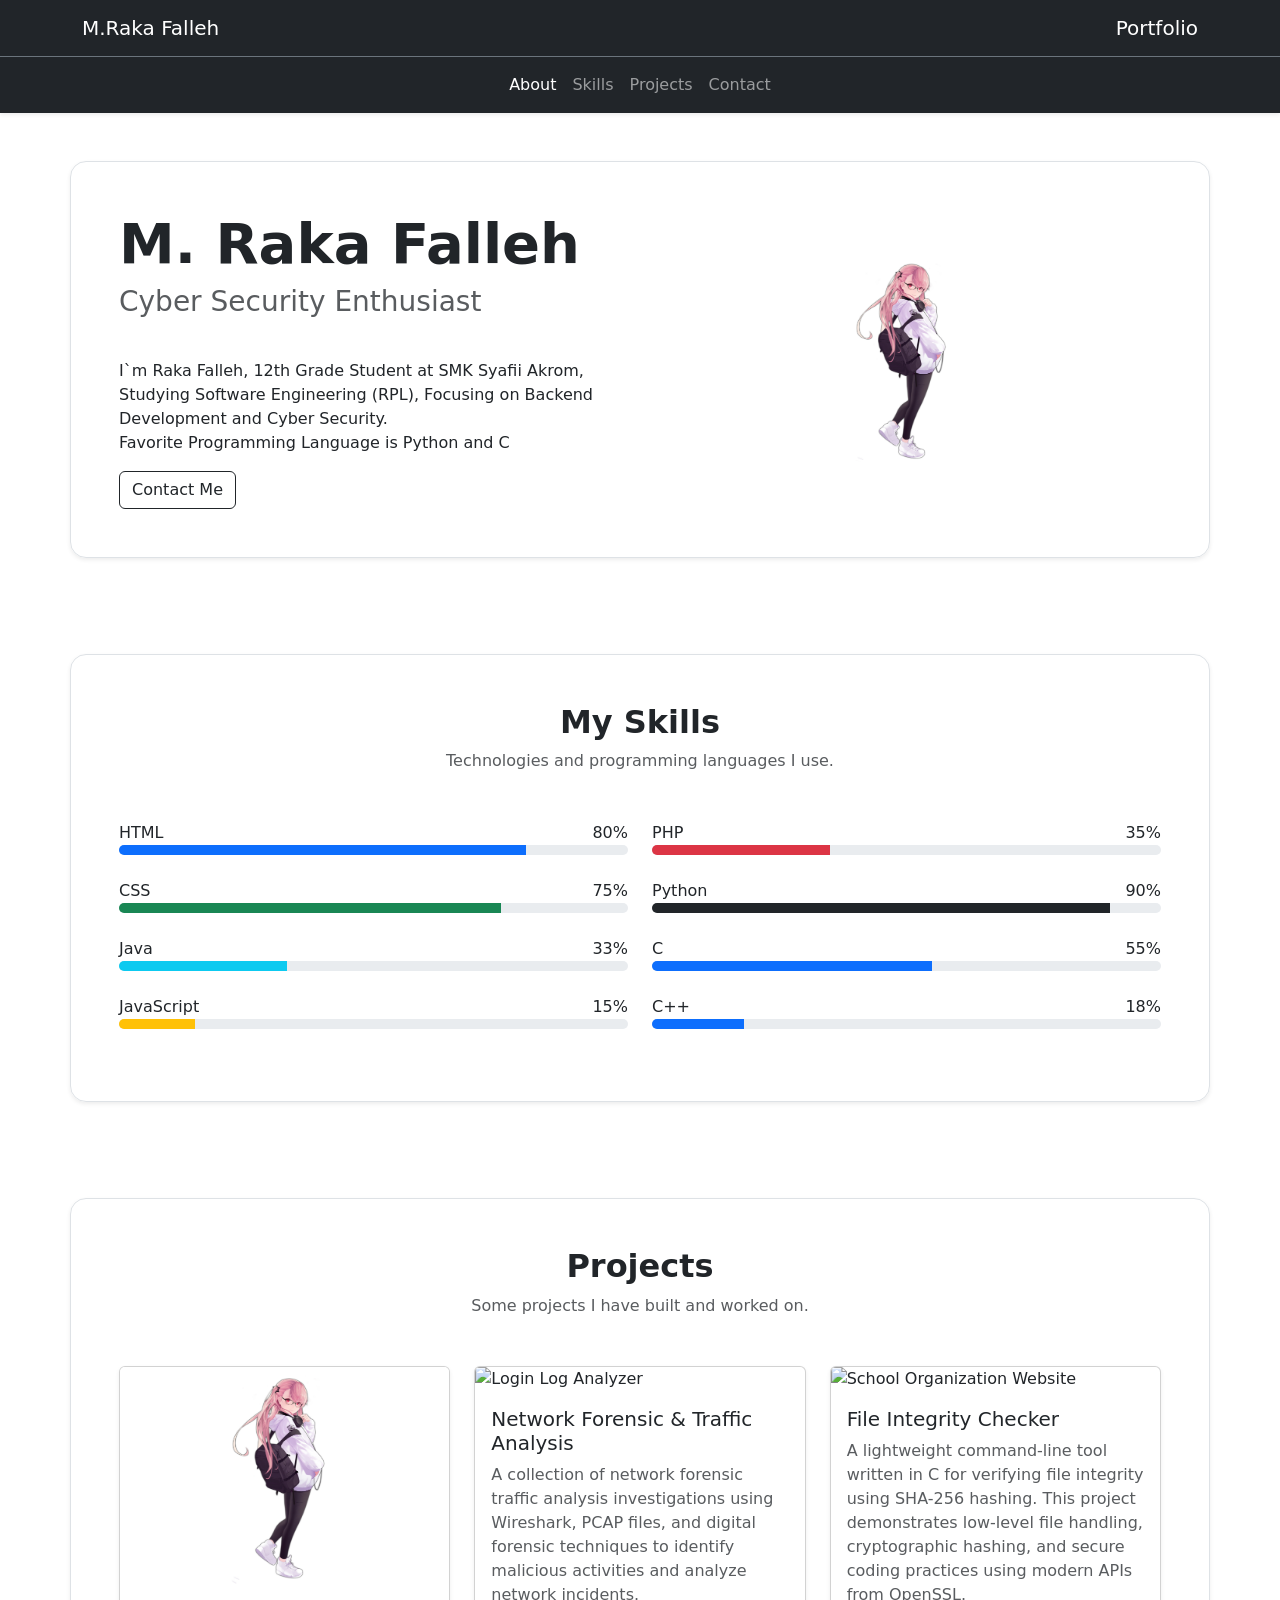
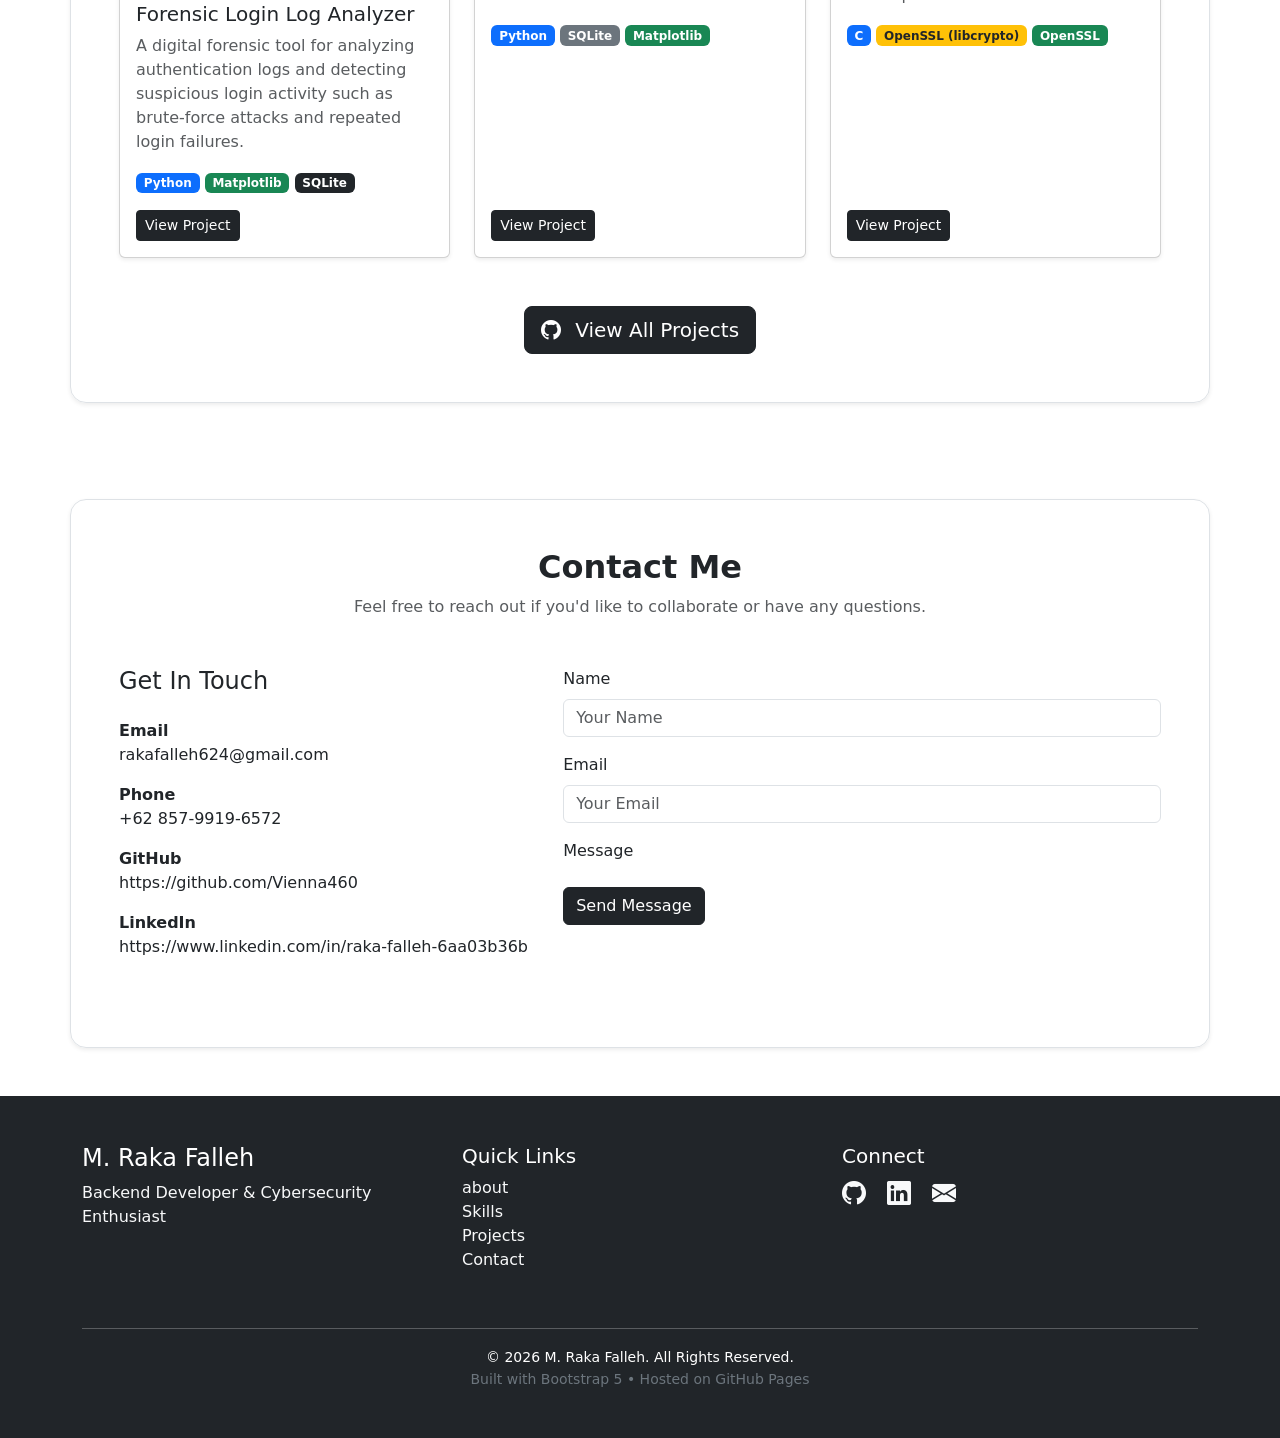
==== index.html @ 09b2fcdc "completed web no image tho" ====
<!DOCTYPE html>
<html lang="en">
<head>
    <meta charset="UTF-8">
    <meta name="viewport" content="width=device-width, initial-scale=1.0">
    <title>My Portfolio</title>
    <link rel="stylesheet" href="asset/css/bootstrap.min.css">
    <link rel="stylesheet" href="https://cdn.jsdelivr.net/npm/bootstrap-icons/font/bootstrap-icons.css">
</head>
<body>
<header>
    <nav class="navbar navbar-expand-lg navbar-dark bg-dark py-2  border-bottom border-secondary">
        <div class="container">
            <a class="navbar-brand" href="#">M.Raka Falleh</a>
            <a class="navbar-brand m-0" href="#">Portfolio</a>
        </div>
    </nav>


    <nav class="navbar navbar-expand-lg navbar-dark bg-dark py-2 shadow-sm">
        <div class="container">
            <div class="collapse navbar-collapse" id="mainNavbar">
                <ul class="navbar-nav mx-auto">
                    <li class="nav-item"><a class="nav-link active" href="#home">About</a></li>
                    <li class="nav-item"><a class="nav-link" href="#skills">Skills</a></li>
                    <li class="nav-item"><a class="nav-link" href="#projects">Projects</a></li>
                    <li class="nav-item"><a class="nav-link" href="#contact">Contact</a></li>
                </ul>
            </div>
        </div>
    </nav>
</header>

    <section id="home" class="py-5">
    <div class="container border rounded-4 shadow-sm p-5">
        <div class="row align-items-center">
            <div class="col-lg-6">
                <h1 class="display-4 fw-bold">M. Raka Falleh</h1>
                <h3 class="text-muted mb-3">Cyber Security Enthusiast</h3>
                <br>I`m Raka Falleh, 12th Grade Student at SMK Syafii Akrom, Studying Software Engineering (RPL), Focusing on Backend Development and Cyber Security. <br>Favorite Programming Language is Python and C</p>
                <a href="#contact" class="btn btn-outline-dark">Contact Me</a>
            </div>

            <div class="col-lg-6 text-center">
                <img src="asset/image/Negev.jpg"class="img-fluid rounded-circle"width="320"alt="Profile">
            </div>
        </div>
    </div>
    </section>

    <section id="skills" class="py-5 ">
    <div class="container border rounded-4 shadow-sm p-5">

        <div class="text-center mb-5">
            <h2 class="fw-bold">My Skills</h2>
            <p class="text-muted">
                Technologies and programming languages I use.
            </p>
        </div>

        <div class="row">

            <div class="col-lg-6">

                <div class="mb-4">
                    <div class="d-flex justify-content-between">
                        <span>HTML</span>
                        <span>80%</span>
                    </div>

                    <div class="progress" style="height:10px;">
                        <div class="progress-bar bg-primary"
                             role="progressbar"
                             style="width:80%">
                        </div>
                    </div>
                </div>

                <div class="mb-4">
                    <div class="d-flex justify-content-between">
                        <span>CSS</span>
                        <span>75%</span>
                    </div>

                    <div class="progress" style="height:10px;">
                        <div class="progress-bar bg-success"
                             style="width:75%">
                        </div>
                    </div>
                </div>

                <div class="mb-4">
                    <div class="d-flex justify-content-between">
                        <span>Java</span>
                        <span>33%</span>
                    </div>

                    <div class="progress" style="height:10px;">
                        <div class="progress-bar bg-info"
                             style="width:33%">
                        </div>
                    </div>
                </div>

                <div class="mb-4">
                    <div class="d-flex justify-content-between">
                        <span>JavaScript</span>
                        <span>15%</span>
                    </div>

                    <div class="progress" style="height:10px;">
                        <div class="progress-bar bg-warning"
                             style="width:15%">
                        </div>
                    </div>
                </div>

            </div>

            <div class="col-lg-6">

                <div class="mb-4">
                    <div class="d-flex justify-content-between">
                        <span>PHP</span>
                        <span>35%</span>
                    </div>

                    <div class="progress" style="height:10px;">
                        <div class="progress-bar bg-danger"
                             style="width:35%">
                        </div>
                    </div>
                </div>

                <div class="mb-4">
                    <div class="d-flex justify-content-between">
                        <span>Python</span>
                        <span>90%</span>
                    </div>

                    <div class="progress" style="height:10px;">
                        <div class="progress-bar bg-dark"
                             style="width:90%">
                        </div>
                    </div>
                </div>

                <div class="mb-4">
                    <div class="d-flex justify-content-between">
                        <span>C</span>
                        <span>55%</span>
                    </div>

                    <div class="progress" style="height:10px;">
                        <div class="progress-bar"
                             style="width:55%">
                        </div>
                    </div>
                </div>
                <div class="mb-4">
                    <div class="d-flex justify-content-between">
                        <span>C++</span>
                        <span>18%</span>
                    </div>

                    <div class="progress" style="height:10px;">
                        <div class="progress-bar"
                             style="width:18%">
                        </div>
                    </div>
                </div>
            </div>
        </div>
    </div>
    </section>

      <section id="projects" class="py-5 ">
    <div class="container border rounded-4 shadow-sm p-5">

        <div class="text-center mb-5">
            <h2 class="fw-bold">Projects</h2>
            <p class="text-muted">
                Some projects I have built and worked on.
            </p>
        </div>

        <div class="row g-4">

            <div class="col-md-6 col-lg-4">
                <div class="card h-100 shadow-sm">
                    <img src="asset/image/Negev.jpg"
                         class="card-img-top"
                         alt="Telegram Auto Order SaaS">

                    <div class="card-body d-flex flex-column">
                        <h5 class="card-title">
                            Forensic Login Log Analyzer
                        </h5>

                        <p class="card-text text-muted">
                            A digital forensic tool for analyzing authentication logs and detecting suspicious login activity such as brute-force attacks and repeated login failures.
                        </p>

                        <div class="mb-3">
                            <span class="badge bg-primary">Python</span>
                            <span class="badge bg-success">Matplotlib</span>
                            <span class="badge bg-dark">SQLite</span>
                        </div>

                        <div class="mt-auto">
                            <a href="https://github.com/Vienna460/forensic-login-log-analyzer" class="btn btn-dark btn-sm">
                                View Project
                            </a>
                        </div>
                    </div>
                </div>
            </div>

            <div class="col-md-6 col-lg-4">
                <div class="card h-100 shadow-sm">
                    <img src="img/log-analyzer.jpg"
                         class="card-img-top"
                         alt="Login Log Analyzer">

                    <div class="card-body d-flex flex-column">
                        <h5 class="card-title">
                            Network Forensic & Traffic Analysis
                        </h5>

                        <p class="card-text text-muted">
                            A collection of network forensic traffic analysis investigations using Wireshark, PCAP files, and digital forensic techniques to identify malicious activities and analyze network incidents.
                        </p>

                        <div class="mb-3">
                            <span class="badge bg-primary">Python</span>
                            <span class="badge bg-secondary">SQLite</span>
                            <span class="badge bg-success">Matplotlib</span>
                        </div>

                        <div class="mt-auto">
                            <a href="https://github.com/Vienna460/Network-Forensic-Traffic-Analysis" class="btn btn-dark btn-sm">
                                View Project
                            </a>
                        </div>
                    </div>
                </div>
            </div>

            <div class="col-md-6 col-lg-4">
                <div class="card h-100 shadow-sm">
                    <img src="img/org-website.jpg"
                         class="card-img-top"
                         alt="School Organization Website">

                    <div class="card-body d-flex flex-column">
                        <h5 class="card-title">
                            File Integrity Checker
                        </h5>

                        <p class="card-text text-muted">
                            A lightweight command-line tool written in C for verifying file integrity using SHA-256 hashing. This project demonstrates low-level file handling, cryptographic hashing, and secure coding practices using modern APIs from OpenSSL.
                        </p>

                        <div class="mb-3">
                            <span class="badge bg-primary">C</span>
                            <span class="badge bg-warning text-dark">OpenSSL (libcrypto)</span>
                            <span class="badge bg-success">OpenSSL</span>
                        </div>

                        <div class="mt-auto">
                            <a href="https://github.com/Vienna460/File-Integrity-Checker" class="btn btn-dark btn-sm">
                                View Project
                            </a>
                        </div>
                    </div>
                </div>
            </div>
        </div>
            <div class="text-center mt-5">
                <a href="https://github.com/Vienna460?tab=repositories "target="_blank" class="btn btn-dark btn-lg">
                <i class="bi bi-github me-2"></i>
                View All Projects
            </a>
        </div>
    </div>
</section>
    
<section id="contact" class="py-5">
    <div class="container border rounded-4 shadow-sm p-5">

        <div class="text-center mb-5">
            <h2 class="fw-bold">Contact Me</h2>
            <p class="text-muted">
                Feel free to reach out if you'd like to collaborate or have any questions.
            </p>
        </div>
        <div class="row">
            <div class="col-lg-5 mb-4">
                <h4 class="mb-4">Get In Touch</h4>
                <p>
                    <strong>Email</strong><br>rakafalleh624@gmail.com
                </p>
                <p>
                    <strong>Phone</strong><br>+62 857-9919-6572
                </p>
                <p>
                    <strong>GitHub</strong><br>https://github.com/Vienna460
                </p>
                <p>
                    <strong>LinkedIn</strong><br>https://www.linkedin.com/in/raka-falleh-6aa03b36b
                </p>
            </div>
            <div class="col-lg-7">
                <form action="https://formspree.io/f/xbdnprlr" method="POST">
                    <div class="mb-3">
                        <label class="form-label">Name</label>
                        <input type="text" class="form-control" placeholder="Your Name">
                    </div>
                    <div class="mb-3">
                        <label class="form-label">Email</label>
                        <input type="email" class="form-control" placeholder="Your Email">
                    </div>
                    <div class="mb-3">
                        <label class="form-label">Message</label>
                        <textareaclass="form-control" rows="5" placeholder="Write your message"></textareaclass=>
                    </div>
                    <button class="btn btn-dark" type="submit">Send Message</button>
                </form>
            </div>
        </div>
    </div>
</section>

<footer class="bg-dark text-white py-5">
    <div class="container">
        <div class="row">
            <div class="col-lg-4 mb-4">
                <h4>M. Raka Falleh</h4>
                <p class="text-light">
                    Backend Developer & Cybersecurity Enthusiast
                </p>
            </div>
            <div class="col-lg-4 mb-4">
                <h5>Quick Links</h5>
                <ul class="list-unstyled">
                    <li><a href="#home" class="text-decoration-none text-light">about</a></li>
                    <li><a href="#skills" class="text-decoration-none text-light">Skills</a></li>
                    <li><a href="#projects" class="text-decoration-none text-light">Projects</a></li>
                    <li><a href="#contact" class="text-decoration-none text-light">Contact</a></li>
                </ul>
            </div>
            <div class="col-lg-4 mb-4">
                <h5>Connect</h5>
                <a href="https://github.com/Vienna460"target="_blank"class="text-light fs-4 me-3"><i class="bi bi-github"></i></a>
                <a href="https://www.linkedin.com/in/raka-falleh-6aa03b36b" target="_blank" class="text-light fs-4 me-3"><i class="bi bi-linkedin"></i></a>
                <a href="mailto:rakafalleh624@gmail.com" class="text-light fs-4"><i class="bi bi-envelope-fill"></i></a>
            </div>
        </div>
        <hr>
        <div class="text-center">
            <small>&copy; 2026 M. Raka Falleh. All Rights Reserved.</small>
            <p class="small text-secondary mb-0">Built with Bootstrap 5 • Hosted on GitHub Pages</p>
        </div>
    </div>
</footer>
    <script src="asset/js/bootstrap.bundle.min.js"></script>
</body>
</html>
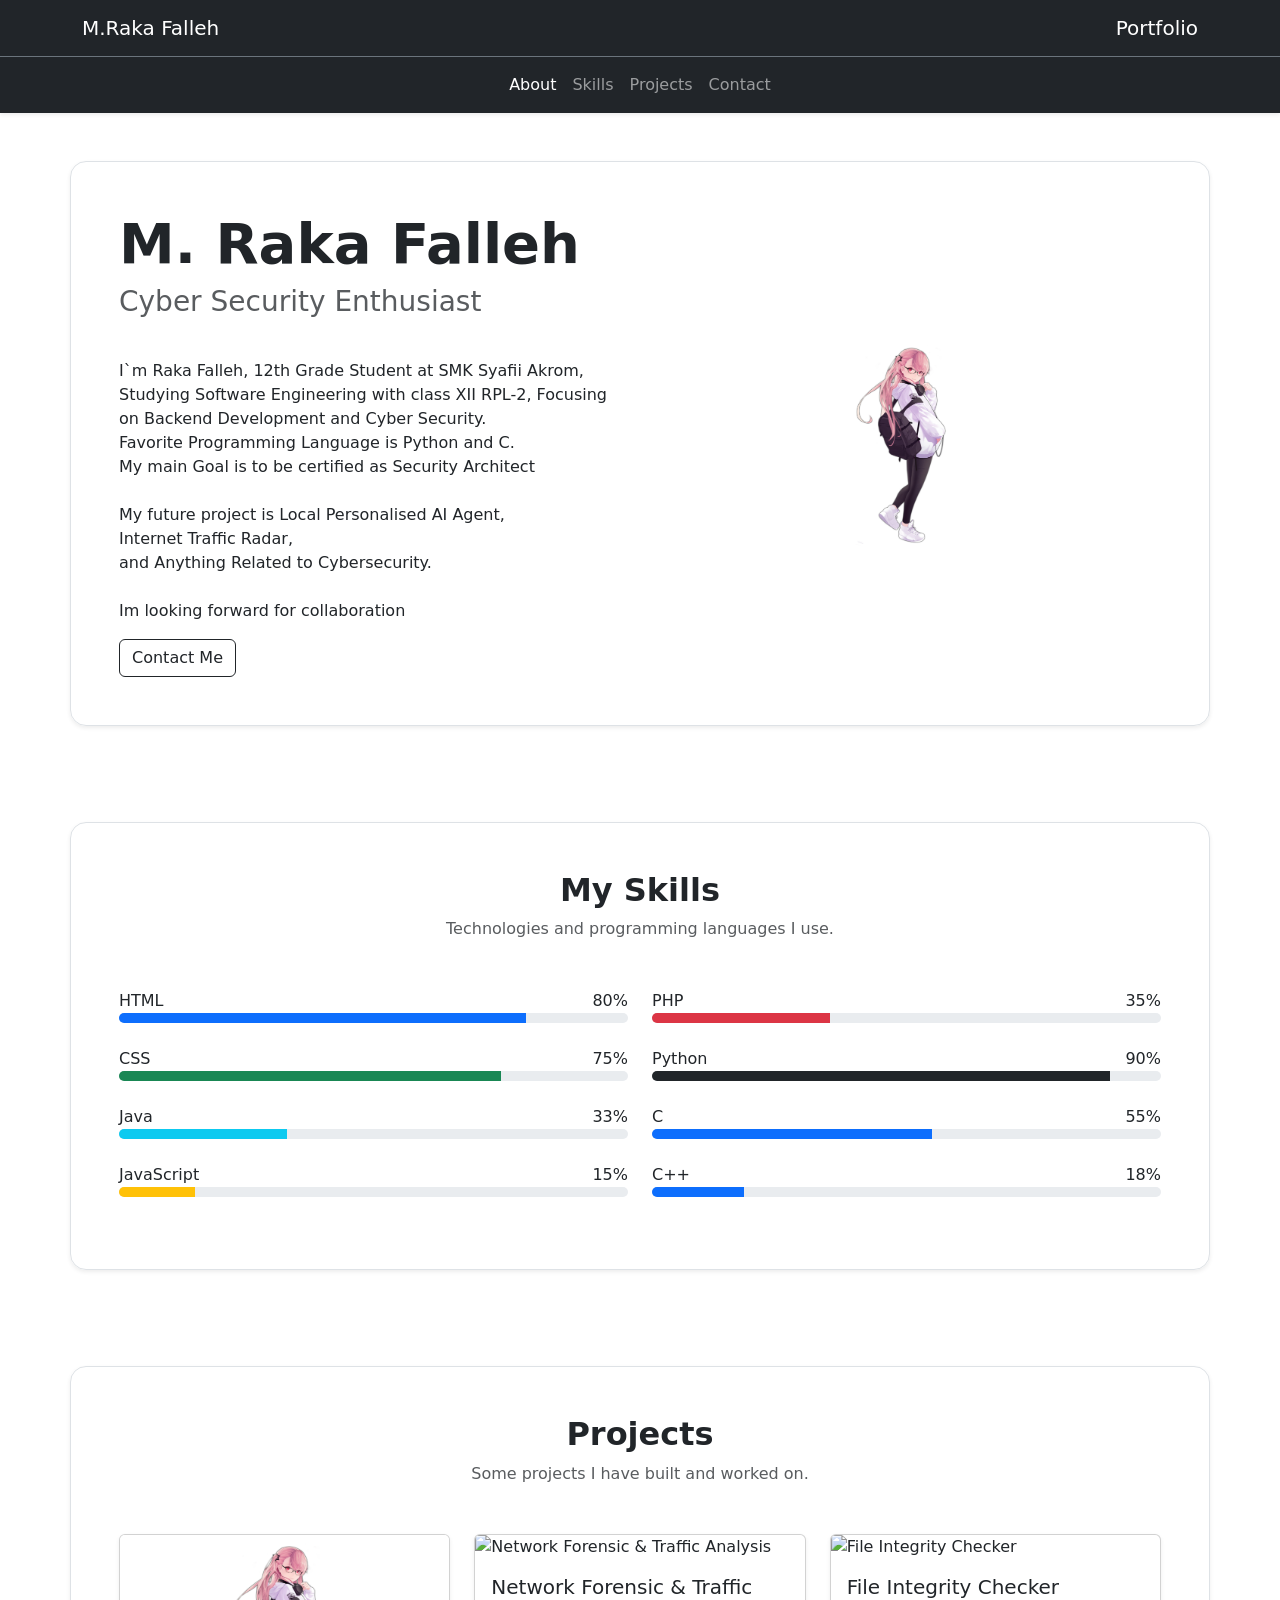
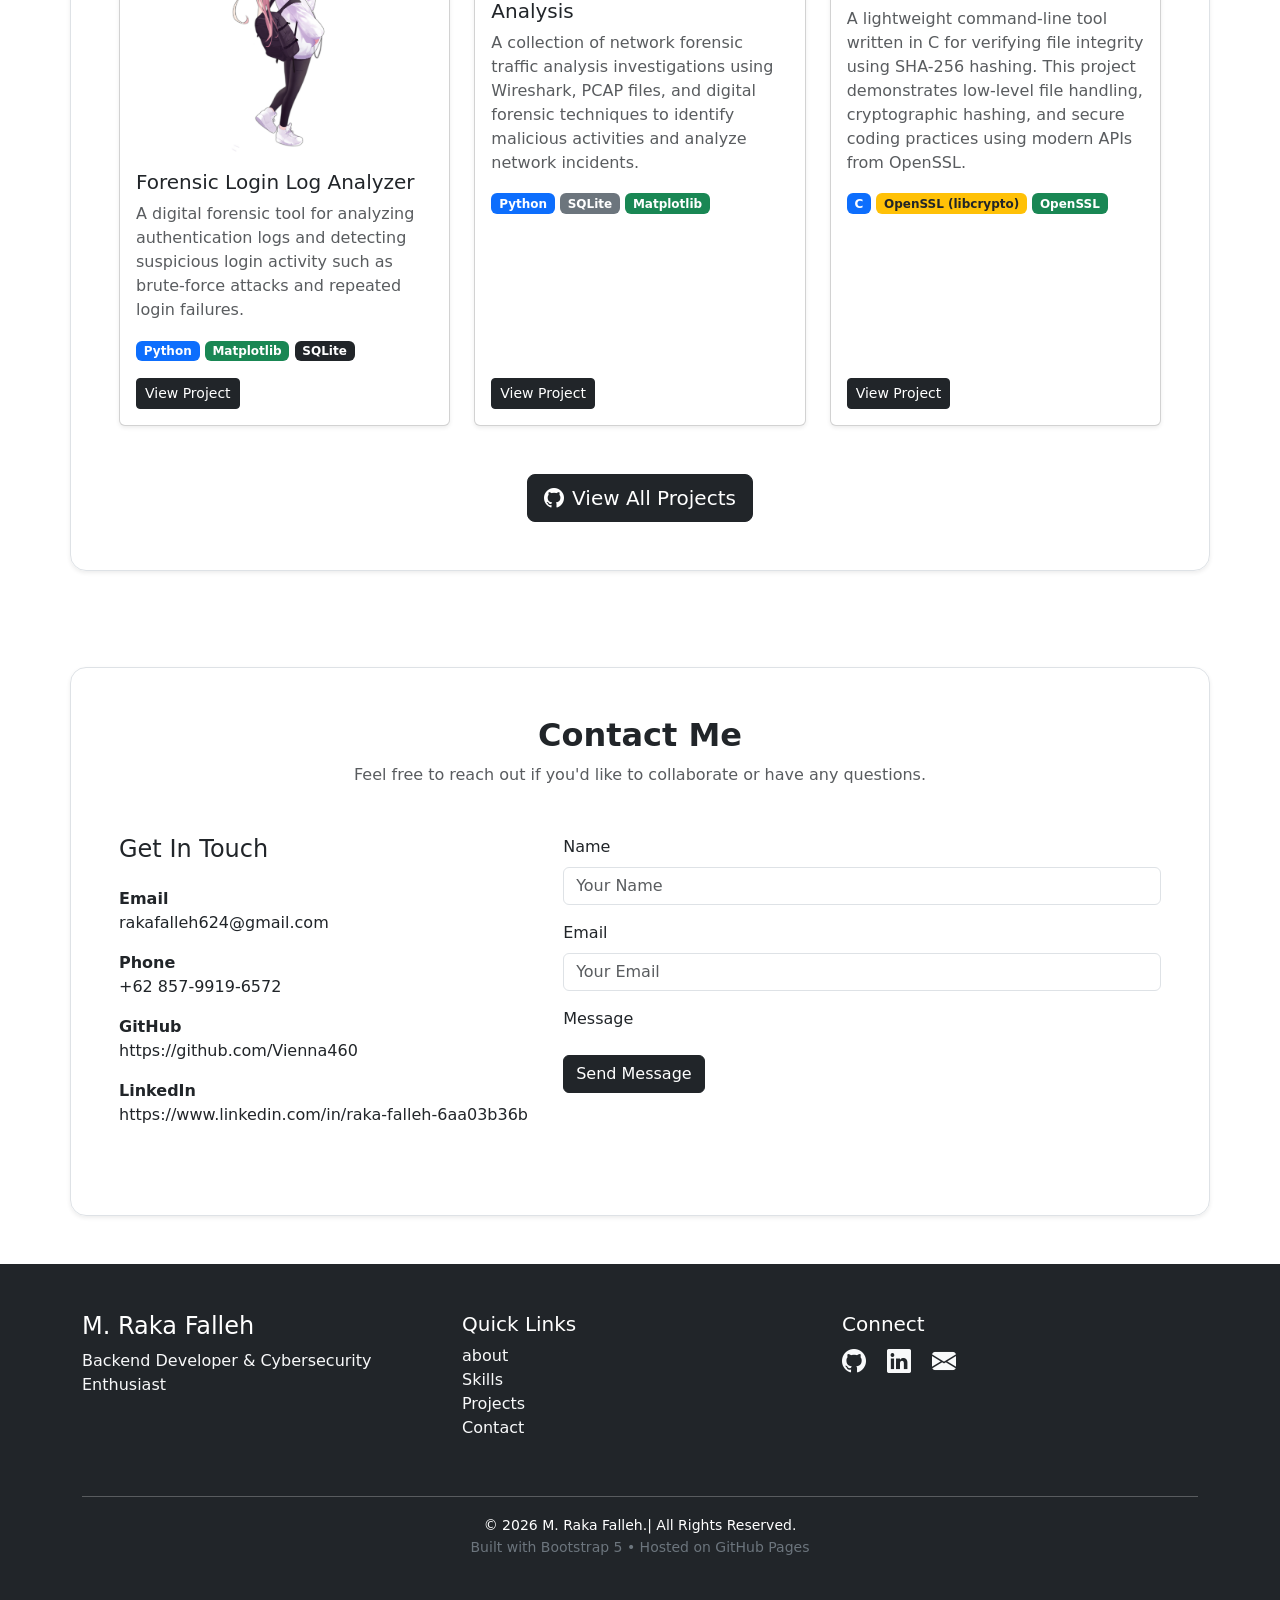
==== commit a0b166dc: "edit some information" ====
--- a/index.html
+++ b/index.html
@@ -18,8 +18,9 @@
 
 
     <nav class="navbar navbar-expand-lg navbar-dark bg-dark py-2 shadow-sm">
+        <button class="navbar-toggler mx-auto" type="button" data-bs-toggle="collapse" data-bs-target="#mainNavbar" aria-controls="mainNavbar" aria-expanded="false" aria-label="Toggle navigation"><span class="navbar-toggler-icon"></span></button>
         <div class="container">
-            <div class="collapse navbar-collapse" id="mainNavbar">
+            <div class="collapse navbar-collapse text-center" id="mainNavbar">
                 <ul class="navbar-nav mx-auto">
                     <li class="nav-item"><a class="nav-link active" href="#home">About</a></li>
                     <li class="nav-item"><a class="nav-link" href="#skills">Skills</a></li>
@@ -34,14 +35,14 @@
     <section id="home" class="py-5">
     <div class="container border rounded-4 shadow-sm p-5">
         <div class="row align-items-center">
-            <div class="col-lg-6">
+            <div class="col-lg-6  order-2 order-lg-1">
                 <h1 class="display-4 fw-bold">M. Raka Falleh</h1>
                 <h3 class="text-muted mb-3">Cyber Security Enthusiast</h3>
-                <br>I`m Raka Falleh, 12th Grade Student at SMK Syafii Akrom, Studying Software Engineering (RPL), Focusing on Backend Development and Cyber Security. <br>Favorite Programming Language is Python and C</p>
+                <br>I`m Raka Falleh, 12th Grade Student at SMK Syafii Akrom, Studying Software Engineering with class XII RPL-2, Focusing on Backend Development and Cyber Security. <br>Favorite Programming Language is Python and C. <br>My main Goal is to be certified as Security Architect<br><br> My future project is Local Personalised AI Agent, <br>Internet Traffic Radar, <br> and Anything Related to Cybersecurity. <br><br>Im looking forward for collaboration</p>
                 <a href="#contact" class="btn btn-outline-dark">Contact Me</a>
             </div>
 
-            <div class="col-lg-6 text-center">
+            <div class="col-lg-6 text-center order-1 order-lg-2 mb-4 mb-lg-0">
                 <img src="asset/image/Negev.jpg"class="img-fluid rounded-circle"width="320"alt="Profile">
             </div>
         </div>
@@ -53,21 +54,16 @@
 
         <div class="text-center mb-5">
             <h2 class="fw-bold">My Skills</h2>
-            <p class="text-muted">
-                Technologies and programming languages I use.
-            </p>
+            <p class="text-muted">Technologies and programming languages I use.</p>
         </div>
 
         <div class="row">
-
             <div class="col-lg-6">
-
                 <div class="mb-4">
                     <div class="d-flex justify-content-between">
                         <span>HTML</span>
                         <span>80%</span>
                     </div>
-
                     <div class="progress" style="height:10px;">
                         <div class="progress-bar bg-primary"
                              role="progressbar"
@@ -81,7 +77,6 @@
                         <span>CSS</span>
                         <span>75%</span>
                     </div>
-
                     <div class="progress" style="height:10px;">
                         <div class="progress-bar bg-success"
                              style="width:75%">
@@ -94,7 +89,6 @@
                         <span>Java</span>
                         <span>33%</span>
                     </div>
-
                     <div class="progress" style="height:10px;">
                         <div class="progress-bar bg-info"
                              style="width:33%">
@@ -107,7 +101,6 @@
                         <span>JavaScript</span>
                         <span>15%</span>
                     </div>
-
                     <div class="progress" style="height:10px;">
                         <div class="progress-bar bg-warning"
                              style="width:15%">
@@ -124,7 +117,6 @@
                         <span>PHP</span>
                         <span>35%</span>
                     </div>
-
                     <div class="progress" style="height:10px;">
                         <div class="progress-bar bg-danger"
                              style="width:35%">
@@ -137,11 +129,8 @@
                         <span>Python</span>
                         <span>90%</span>
                     </div>
-
-                    <div class="progress" style="height:10px;">
-                        <div class="progress-bar bg-dark"
-                             style="width:90%">
-                        </div>
+                    <div class="progress" style="height:10px;">
+                        <div class="progress-bar bg-dark"style="width:90%"></div>
                     </div>
                 </div>
 
@@ -150,23 +139,18 @@
                         <span>C</span>
                         <span>55%</span>
                     </div>
-
-                    <div class="progress" style="height:10px;">
-                        <div class="progress-bar"
-                             style="width:55%">
-                        </div>
-                    </div>
-                </div>
+                    <div class="progress" style="height:10px;">
+                        <div class="progress-bar"style="width:55%"></div>
+                    </div>
+                </div>
+
                 <div class="mb-4">
                     <div class="d-flex justify-content-between">
                         <span>C++</span>
                         <span>18%</span>
                     </div>
-
-                    <div class="progress" style="height:10px;">
-                        <div class="progress-bar"
-                             style="width:18%">
-                        </div>
+                    <div class="progress" style="height:10px;">
+                        <div class="progress-bar"style="width:18%"></div>
                     </div>
                 </div>
             </div>
@@ -176,41 +160,26 @@
 
       <section id="projects" class="py-5 ">
     <div class="container border rounded-4 shadow-sm p-5">
-
         <div class="text-center mb-5">
             <h2 class="fw-bold">Projects</h2>
-            <p class="text-muted">
-                Some projects I have built and worked on.
-            </p>
+            <p class="text-muted">Some projects I have built and worked on.</p>
         </div>
 
         <div class="row g-4">
 
             <div class="col-md-6 col-lg-4">
                 <div class="card h-100 shadow-sm">
-                    <img src="asset/image/Negev.jpg"
-                         class="card-img-top"
-                         alt="Telegram Auto Order SaaS">
-
+                    <img src="asset/image/Negev.jpg" class="card-img-top" alt="Forensic Login Log Analyzer">
                     <div class="card-body d-flex flex-column">
-                        <h5 class="card-title">
-                            Forensic Login Log Analyzer
-                        </h5>
-
-                        <p class="card-text text-muted">
-                            A digital forensic tool for analyzing authentication logs and detecting suspicious login activity such as brute-force attacks and repeated login failures.
-                        </p>
-
+                        <h5 class="card-title">Forensic Login Log Analyzer</h5>
+                        <p class="card-text text-muted">A digital forensic tool for analyzing authentication logs and detecting suspicious login activity such as brute-force attacks and repeated login failures.</p>
                         <div class="mb-3">
                             <span class="badge bg-primary">Python</span>
                             <span class="badge bg-success">Matplotlib</span>
                             <span class="badge bg-dark">SQLite</span>
                         </div>
-
                         <div class="mt-auto">
-                            <a href="https://github.com/Vienna460/forensic-login-log-analyzer" class="btn btn-dark btn-sm">
-                                View Project
-                            </a>
+                            <a href="https://github.com/Vienna460/forensic-login-log-analyzer" class="btn btn-dark btn-sm">View Project</a>
                         </div>
                     </div>
                 </div>
@@ -218,29 +187,17 @@
 
             <div class="col-md-6 col-lg-4">
                 <div class="card h-100 shadow-sm">
-                    <img src="img/log-analyzer.jpg"
-                         class="card-img-top"
-                         alt="Login Log Analyzer">
-
+                    <img src="img/log-analyzer.jpg" class="card-img-top" alt="Network Forensic & Traffic Analysis">
                     <div class="card-body d-flex flex-column">
-                        <h5 class="card-title">
-                            Network Forensic & Traffic Analysis
-                        </h5>
-
-                        <p class="card-text text-muted">
-                            A collection of network forensic traffic analysis investigations using Wireshark, PCAP files, and digital forensic techniques to identify malicious activities and analyze network incidents.
-                        </p>
-
+                        <h5 class="card-title">Network Forensic & Traffic Analysis</h5>
+                        <p class="card-text text-muted">A collection of network forensic traffic analysis investigations using Wireshark, PCAP files, and digital forensic techniques to identify malicious activities and analyze network incidents.</p>
                         <div class="mb-3">
                             <span class="badge bg-primary">Python</span>
                             <span class="badge bg-secondary">SQLite</span>
                             <span class="badge bg-success">Matplotlib</span>
                         </div>
-
                         <div class="mt-auto">
-                            <a href="https://github.com/Vienna460/Network-Forensic-Traffic-Analysis" class="btn btn-dark btn-sm">
-                                View Project
-                            </a>
+                            <a href="https://github.com/Vienna460/Network-Forensic-Traffic-Analysis" class="btn btn-dark btn-sm">View Project</a>
                         </div>
                     </div>
                 </div>
@@ -248,39 +205,25 @@
 
             <div class="col-md-6 col-lg-4">
                 <div class="card h-100 shadow-sm">
-                    <img src="img/org-website.jpg"
-                         class="card-img-top"
-                         alt="School Organization Website">
+                    <img src="img/org-website.jpg" class="card-img-top" alt="File Integrity Checker">
 
                     <div class="card-body d-flex flex-column">
-                        <h5 class="card-title">
-                            File Integrity Checker
-                        </h5>
-
-                        <p class="card-text text-muted">
-                            A lightweight command-line tool written in C for verifying file integrity using SHA-256 hashing. This project demonstrates low-level file handling, cryptographic hashing, and secure coding practices using modern APIs from OpenSSL.
-                        </p>
-
+                        <h5 class="card-title">File Integrity Checker</h5>
+                        <p class="card-text text-muted">A lightweight command-line tool written in C for verifying file integrity using SHA-256 hashing. This project demonstrates low-level file handling, cryptographic hashing, and secure coding practices using modern APIs from OpenSSL.</p>
                         <div class="mb-3">
                             <span class="badge bg-primary">C</span>
                             <span class="badge bg-warning text-dark">OpenSSL (libcrypto)</span>
                             <span class="badge bg-success">OpenSSL</span>
                         </div>
-
                         <div class="mt-auto">
-                            <a href="https://github.com/Vienna460/File-Integrity-Checker" class="btn btn-dark btn-sm">
-                                View Project
-                            </a>
+                            <a href="https://github.com/Vienna460/File-Integrity-Checker" class="btn btn-dark btn-sm">View Project</a>
                         </div>
                     </div>
                 </div>
             </div>
         </div>
             <div class="text-center mt-5">
-                <a href="https://github.com/Vienna460?tab=repositories "target="_blank" class="btn btn-dark btn-lg">
-                <i class="bi bi-github me-2"></i>
-                View All Projects
-            </a>
+                <a href="https://github.com/Vienna460?tab=repositories "target="_blank" class="btn btn-dark btn-lg"><i class="bi bi-github me-2"></i>View All Projects</a>
         </div>
     </div>
 </section>
@@ -290,25 +233,15 @@
 
         <div class="text-center mb-5">
             <h2 class="fw-bold">Contact Me</h2>
-            <p class="text-muted">
-                Feel free to reach out if you'd like to collaborate or have any questions.
-            </p>
+            <p class="text-muted">Feel free to reach out if you'd like to collaborate or have any questions.</p>
         </div>
         <div class="row">
             <div class="col-lg-5 mb-4">
                 <h4 class="mb-4">Get In Touch</h4>
-                <p>
-                    <strong>Email</strong><br>rakafalleh624@gmail.com
-                </p>
-                <p>
-                    <strong>Phone</strong><br>+62 857-9919-6572
-                </p>
-                <p>
-                    <strong>GitHub</strong><br>https://github.com/Vienna460
-                </p>
-                <p>
-                    <strong>LinkedIn</strong><br>https://www.linkedin.com/in/raka-falleh-6aa03b36b
-                </p>
+                <p><strong>Email</strong><br>rakafalleh624@gmail.com</p>
+                <p><strong>Phone</strong><br>+62 857-9919-6572</p>
+                <p><strong>GitHub</strong><br>https://github.com/Vienna460</p>
+                <p><strong>LinkedIn</strong><br>https://www.linkedin.com/in/raka-falleh-6aa03b36b</p>
             </div>
             <div class="col-lg-7">
                 <form action="https://formspree.io/f/xbdnprlr" method="POST">
@@ -336,9 +269,7 @@
         <div class="row">
             <div class="col-lg-4 mb-4">
                 <h4>M. Raka Falleh</h4>
-                <p class="text-light">
-                    Backend Developer & Cybersecurity Enthusiast
-                </p>
+                <p class="text-light">Backend Developer & Cybersecurity Enthusiast</p>
             </div>
             <div class="col-lg-4 mb-4">
                 <h5>Quick Links</h5>
@@ -358,7 +289,7 @@
         </div>
         <hr>
         <div class="text-center">
-            <small>&copy; 2026 M. Raka Falleh. All Rights Reserved.</small>
+            <small>&copy; 2026 M. Raka Falleh.| All Rights Reserved.</small>
             <p class="small text-secondary mb-0">Built with Bootstrap 5 • Hosted on GitHub Pages</p>
         </div>
     </div>
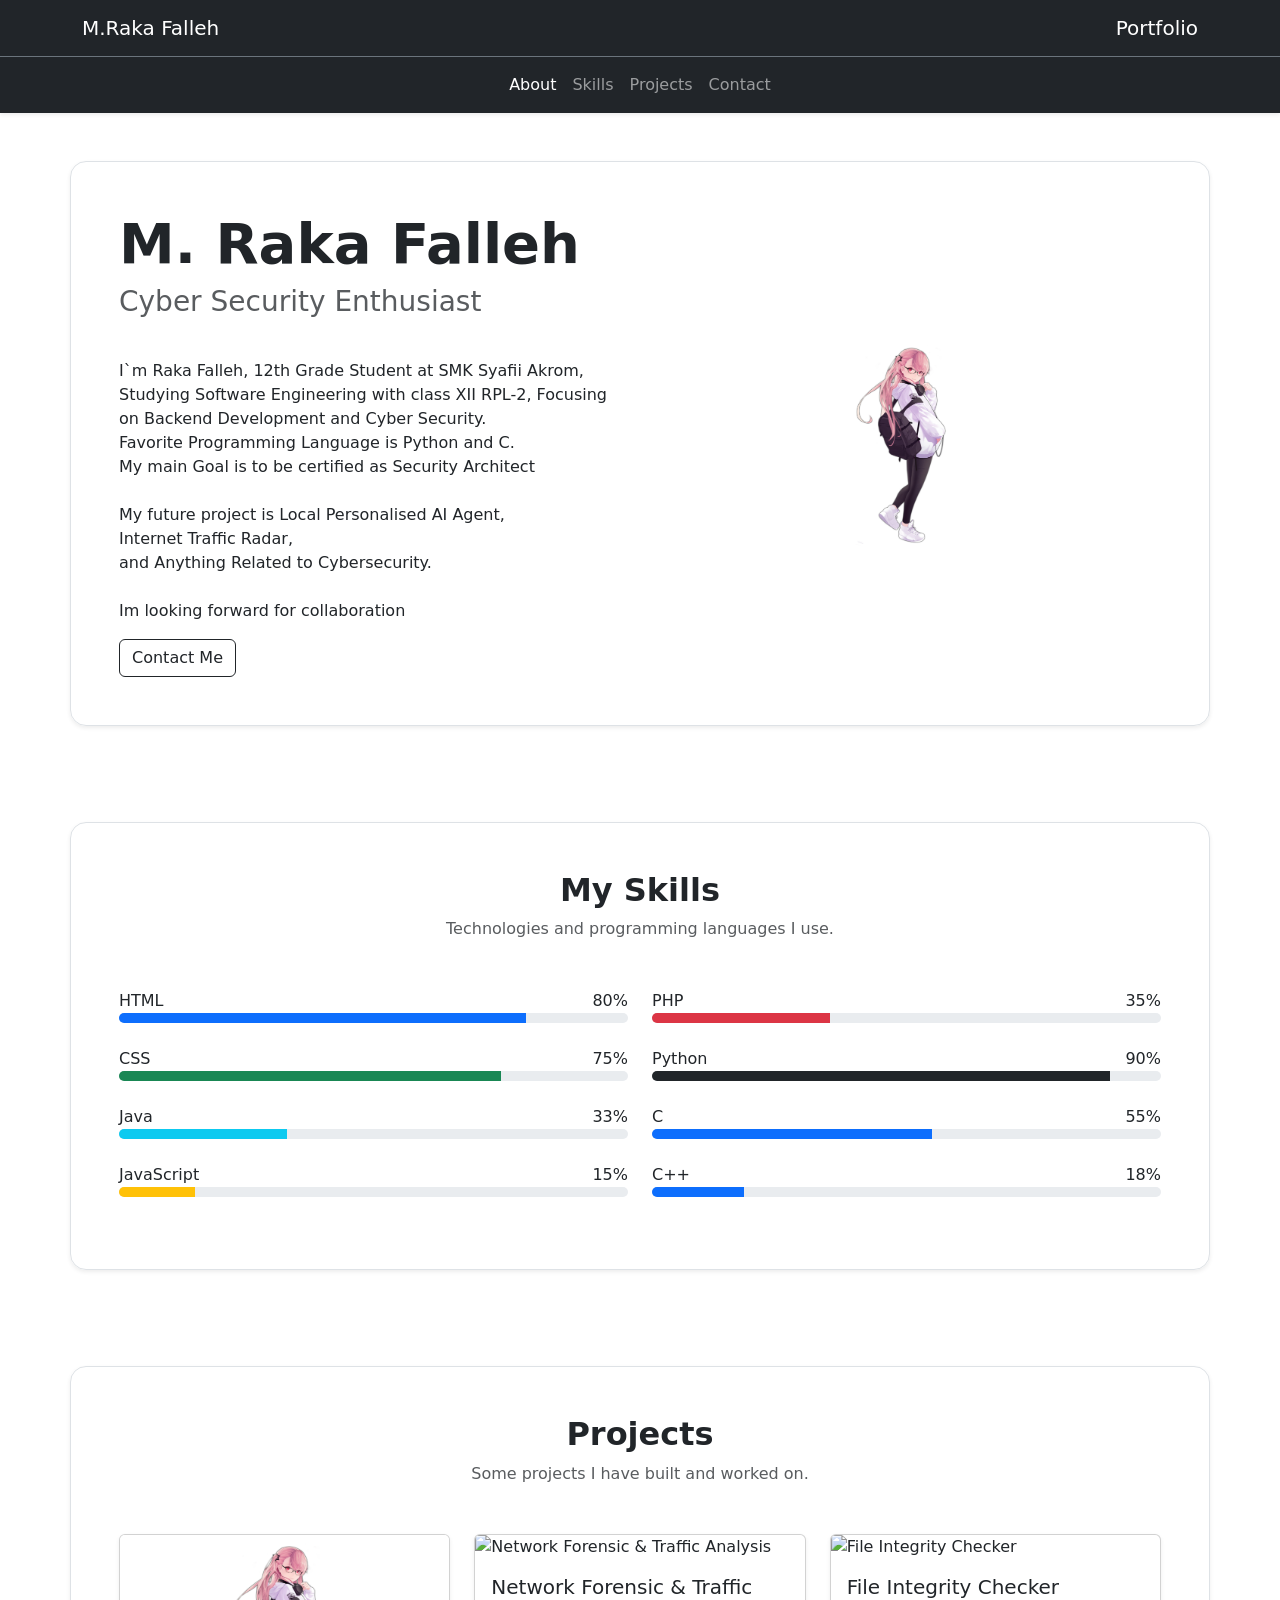
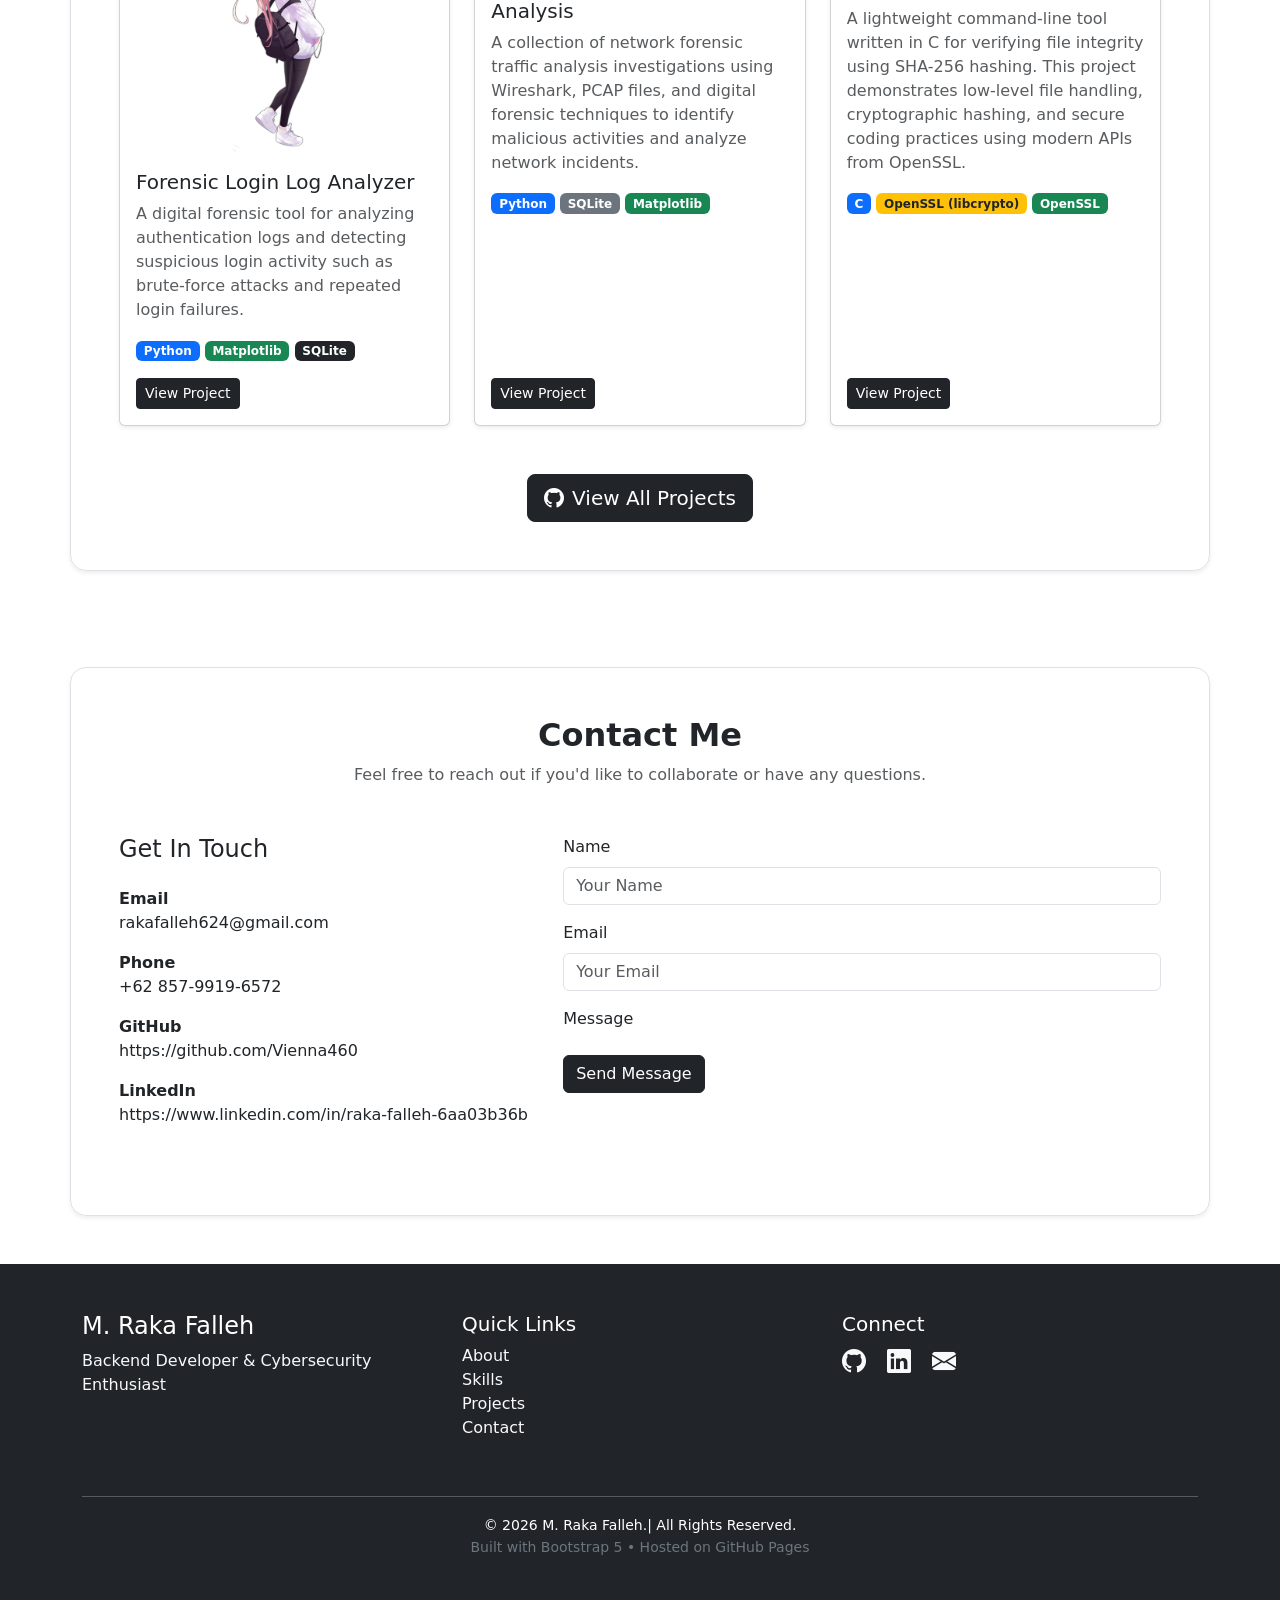
==== commit 87654cd7: "Add letter A in index.html" ====
--- a/index.html
+++ b/index.html
@@ -274,7 +274,7 @@
             <div class="col-lg-4 mb-4">
                 <h5>Quick Links</h5>
                 <ul class="list-unstyled">
-                    <li><a href="#home" class="text-decoration-none text-light">about</a></li>
+                    <li><a href="#home" class="text-decoration-none text-light">About</a></li>
                     <li><a href="#skills" class="text-decoration-none text-light">Skills</a></li>
                     <li><a href="#projects" class="text-decoration-none text-light">Projects</a></li>
                     <li><a href="#contact" class="text-decoration-none text-light">Contact</a></li>
@@ -296,4 +296,4 @@
 </footer>
     <script src="asset/js/bootstrap.bundle.min.js"></script>
 </body>
-</html>+</html>
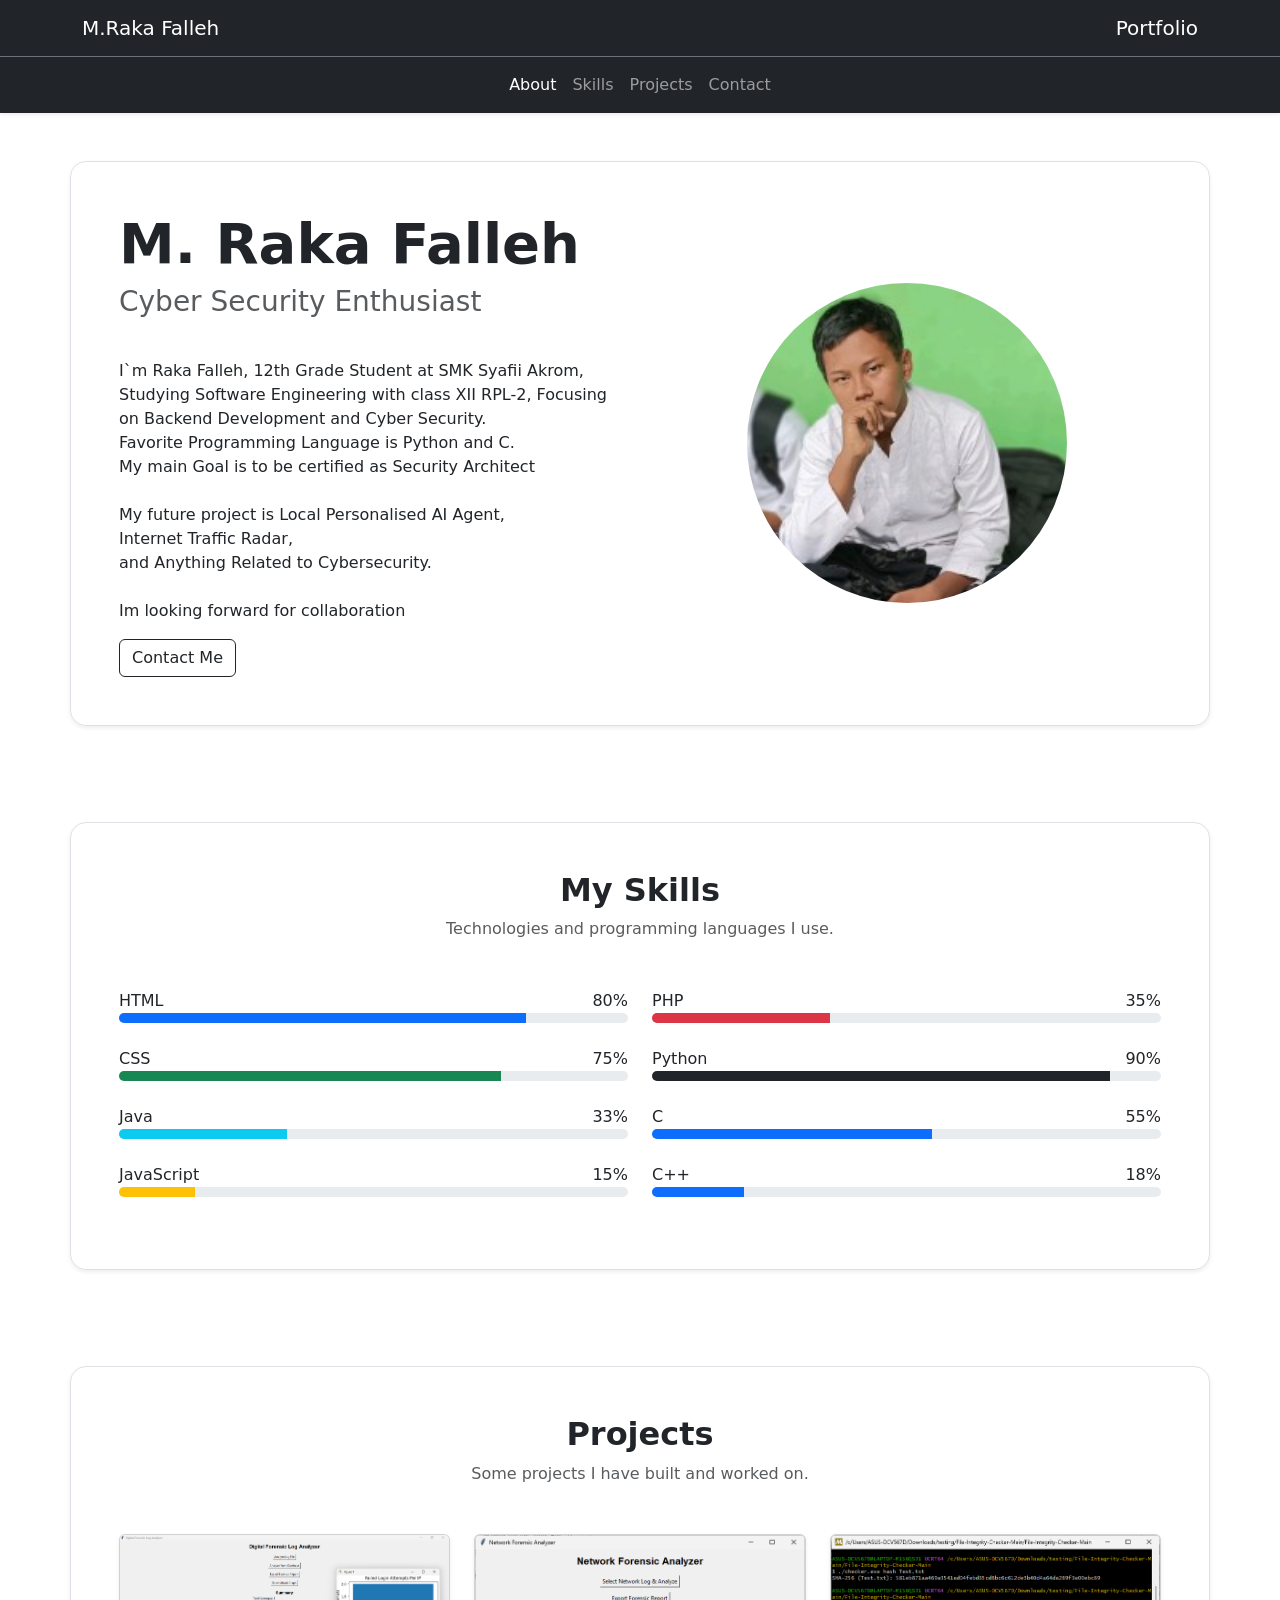
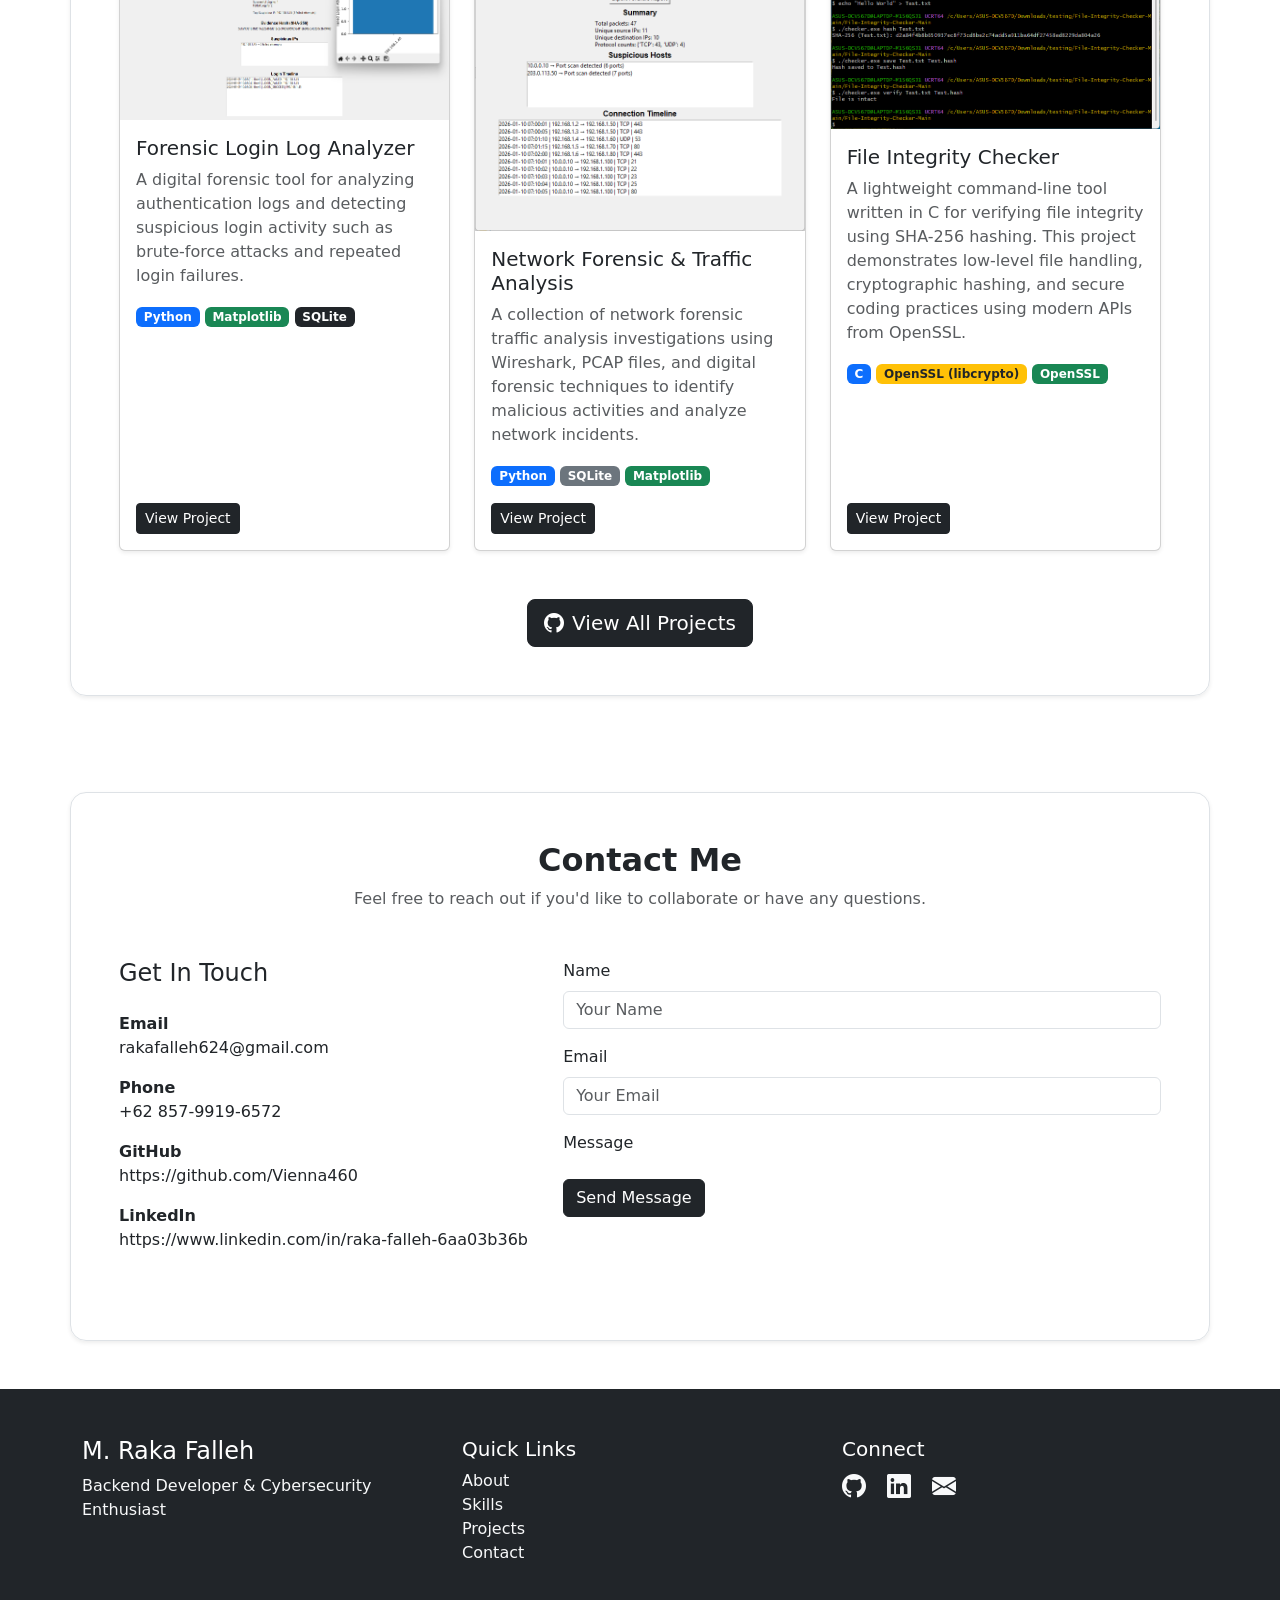
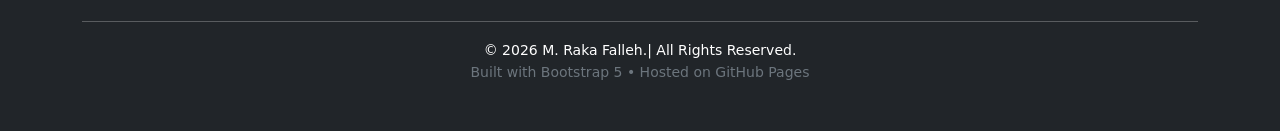
==== commit ebd3febe: "completed almost finished" ====
--- a/index.html
+++ b/index.html
@@ -43,7 +43,7 @@
             </div>
 
             <div class="col-lg-6 text-center order-1 order-lg-2 mb-4 mb-lg-0">
-                <img src="asset/image/Negev.jpg"class="img-fluid rounded-circle"width="320"alt="Profile">
+                <img src="asset/image/picture.jpg"class="img-fluid rounded-circle"width="320"alt="Profile">
             </div>
         </div>
     </div>
@@ -169,7 +169,7 @@
 
             <div class="col-md-6 col-lg-4">
                 <div class="card h-100 shadow-sm">
-                    <img src="asset/image/Negev.jpg" class="card-img-top" alt="Forensic Login Log Analyzer">
+                    <img src="asset/image/screenshot/log analyzer.png" class="card-img-top" alt="Forensic Login Log Analyzer">
                     <div class="card-body d-flex flex-column">
                         <h5 class="card-title">Forensic Login Log Analyzer</h5>
                         <p class="card-text text-muted">A digital forensic tool for analyzing authentication logs and detecting suspicious login activity such as brute-force attacks and repeated login failures.</p>
@@ -187,7 +187,7 @@
 
             <div class="col-md-6 col-lg-4">
                 <div class="card h-100 shadow-sm">
-                    <img src="img/log-analyzer.jpg" class="card-img-top" alt="Network Forensic & Traffic Analysis">
+                    <img src="asset/image/screenshot/network.png" class="card-img-top" alt="Network Forensic & Traffic Analysis">
                     <div class="card-body d-flex flex-column">
                         <h5 class="card-title">Network Forensic & Traffic Analysis</h5>
                         <p class="card-text text-muted">A collection of network forensic traffic analysis investigations using Wireshark, PCAP files, and digital forensic techniques to identify malicious activities and analyze network incidents.</p>
@@ -205,7 +205,7 @@
 
             <div class="col-md-6 col-lg-4">
                 <div class="card h-100 shadow-sm">
-                    <img src="img/org-website.jpg" class="card-img-top" alt="File Integrity Checker">
+                    <img src="asset/image/screenshot/FIle.png" class="card-img-top" alt="File Integrity Checker">
 
                     <div class="card-body d-flex flex-column">
                         <h5 class="card-title">File Integrity Checker</h5>
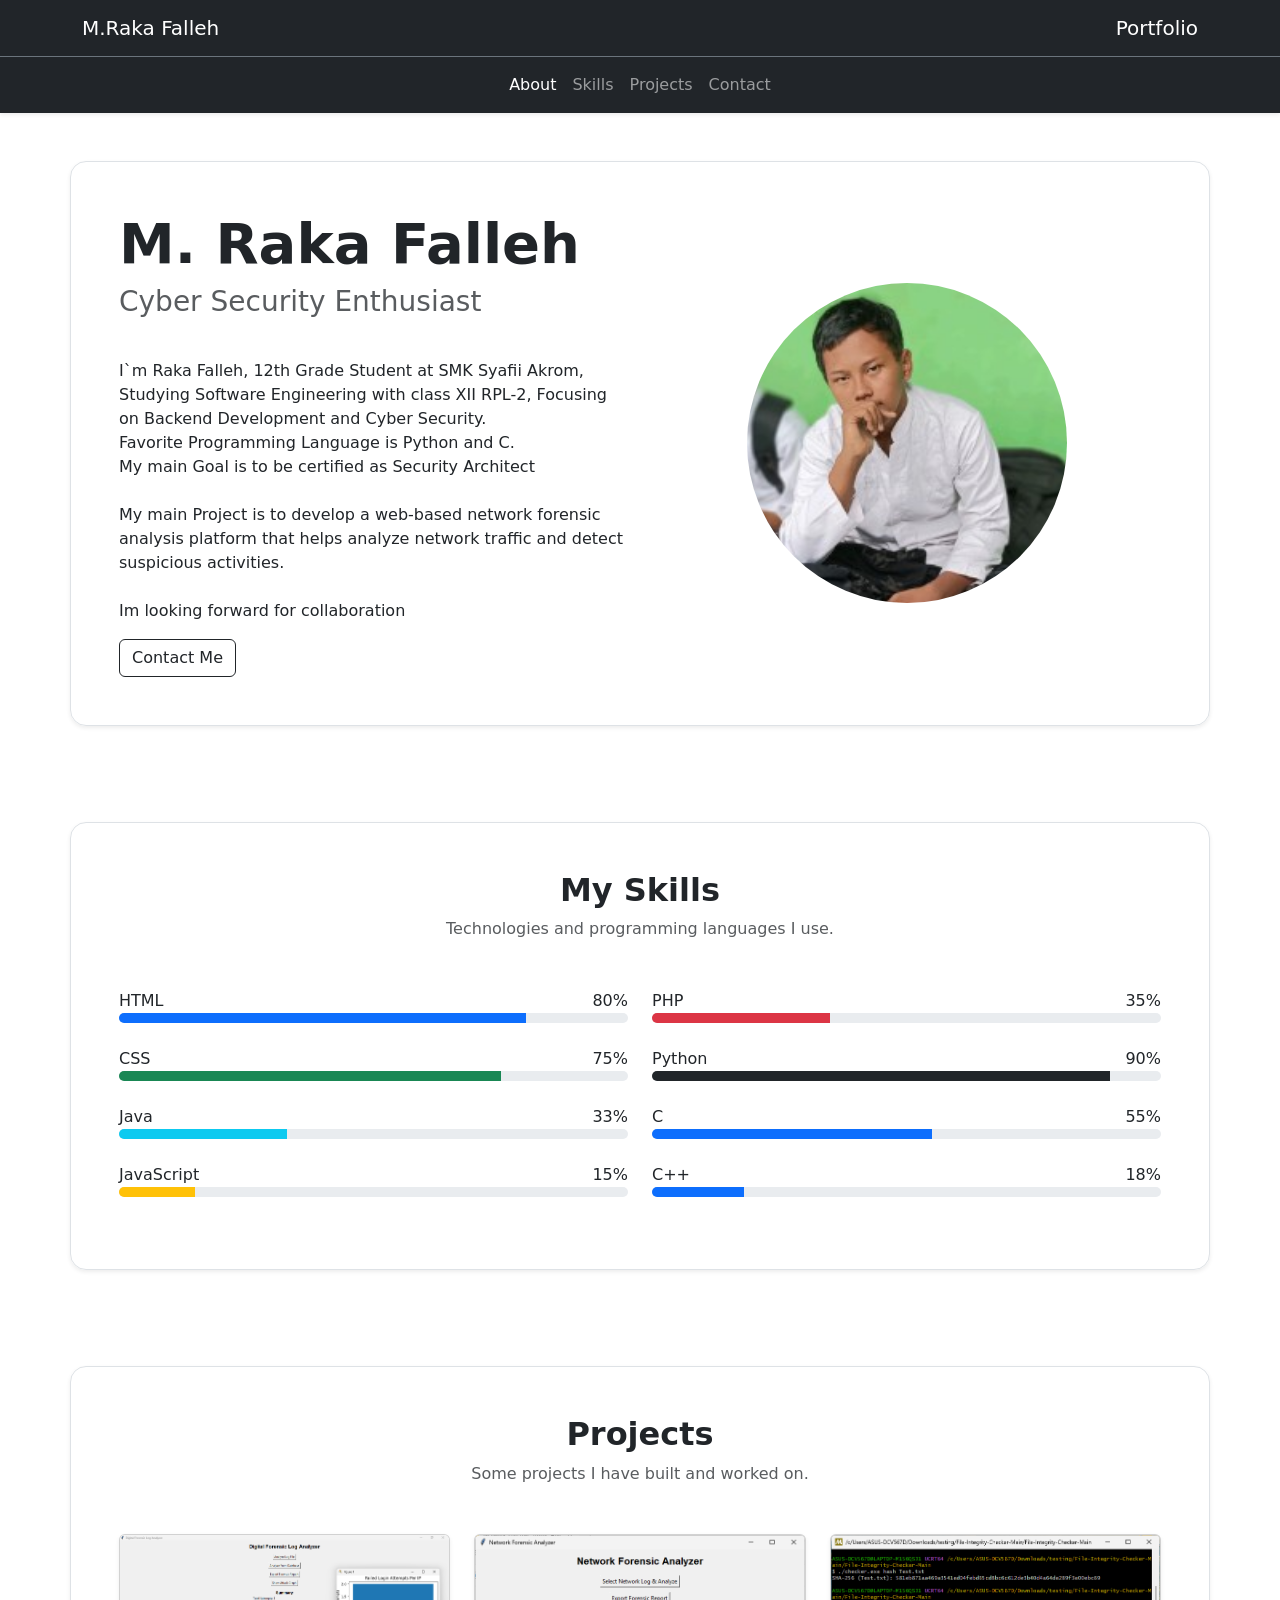
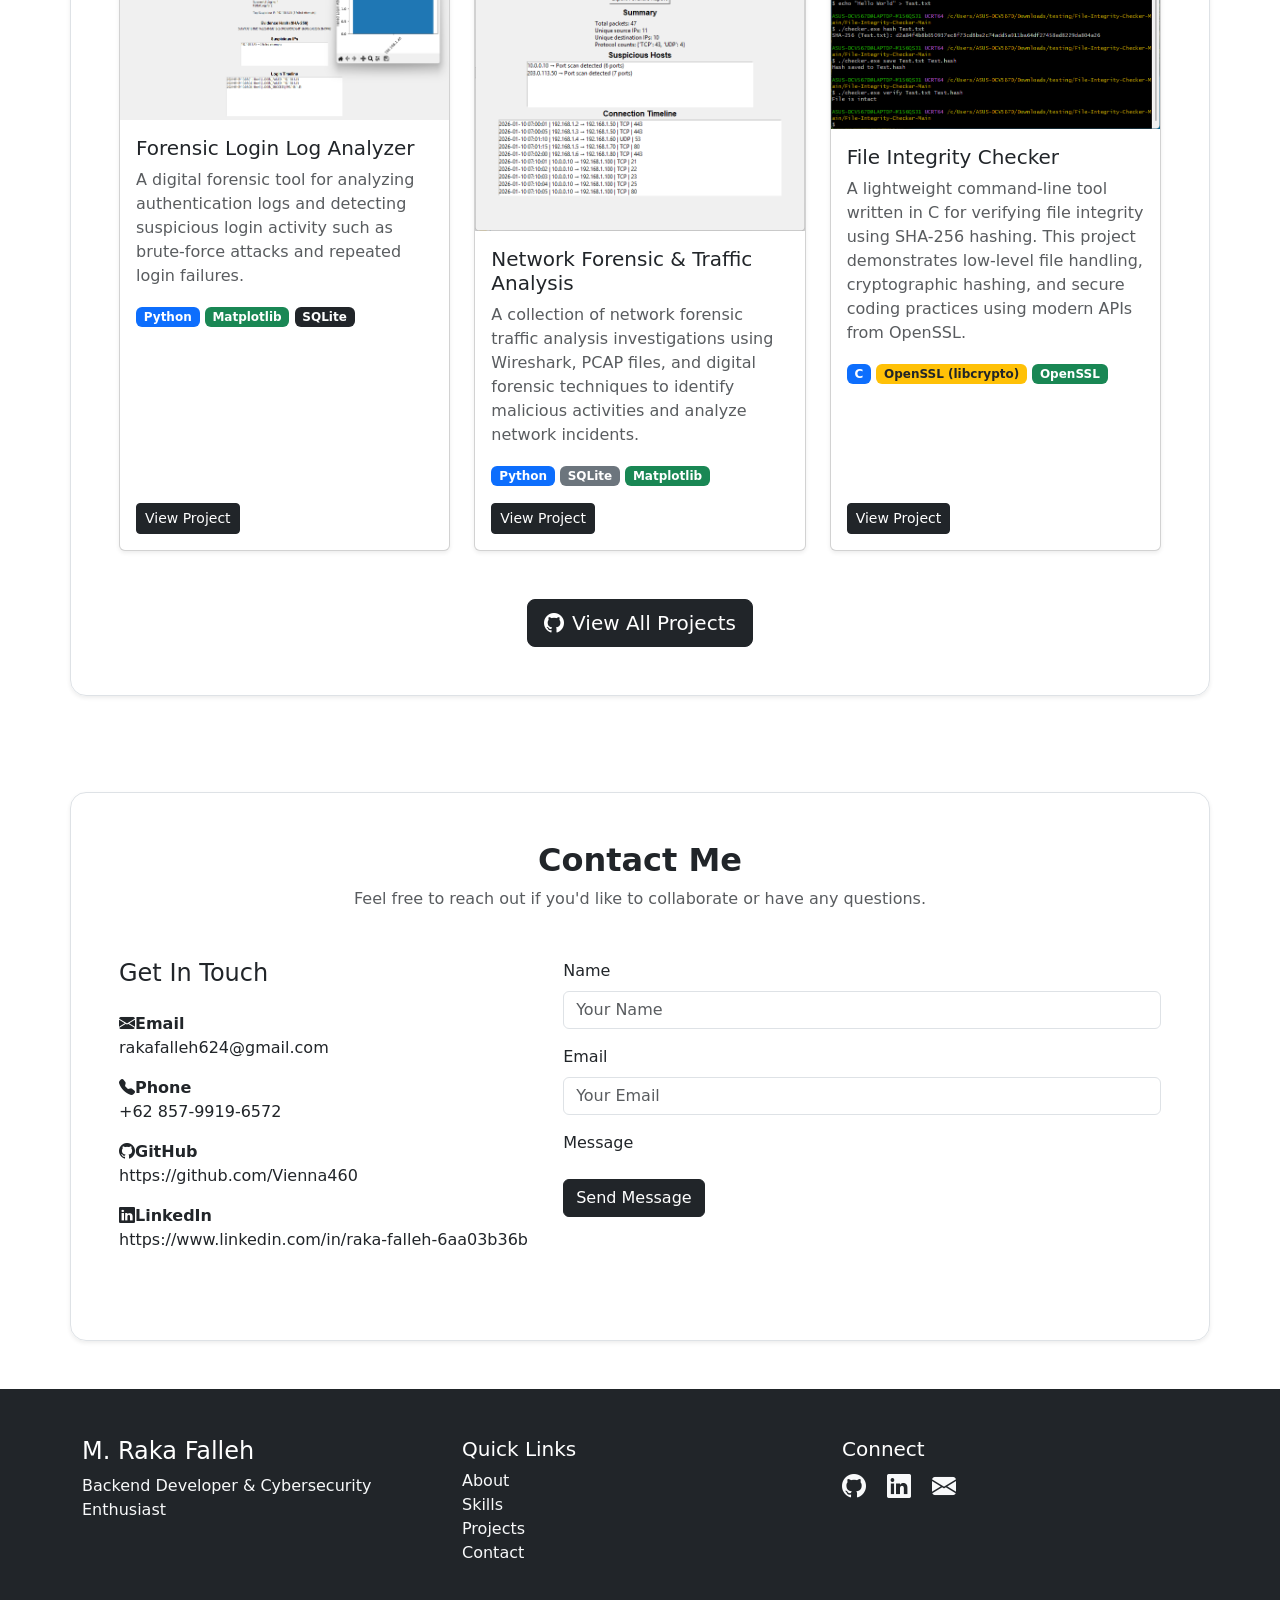
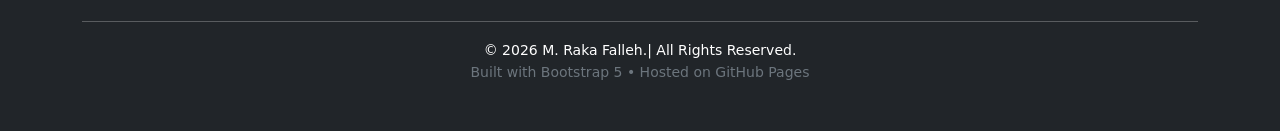
==== commit 5006ba4f: "Finished, possibly need more upgrade" ====
--- a/index.html
+++ b/index.html
@@ -4,7 +4,8 @@
     <meta charset="UTF-8">
     <meta name="viewport" content="width=device-width, initial-scale=1.0">
     <title>My Portfolio</title>
-    <link rel="stylesheet" href="asset/css/bootstrap.min.css">
+    <link rel="stylesheet" href="css/style.css">
+    <link rel="stylesheet" href="css/bootstrap.min.css">
     <link rel="stylesheet" href="https://cdn.jsdelivr.net/npm/bootstrap-icons/font/bootstrap-icons.css">
 </head>
 <body>
@@ -32,13 +33,13 @@
     </nav>
 </header>
 
-    <section id="home" class="py-5">
+    <section id="home" class="py-5 fade-section">
     <div class="container border rounded-4 shadow-sm p-5">
         <div class="row align-items-center">
             <div class="col-lg-6  order-2 order-lg-1">
                 <h1 class="display-4 fw-bold">M. Raka Falleh</h1>
                 <h3 class="text-muted mb-3">Cyber Security Enthusiast</h3>
-                <br>I`m Raka Falleh, 12th Grade Student at SMK Syafii Akrom, Studying Software Engineering with class XII RPL-2, Focusing on Backend Development and Cyber Security. <br>Favorite Programming Language is Python and C. <br>My main Goal is to be certified as Security Architect<br><br> My future project is Local Personalised AI Agent, <br>Internet Traffic Radar, <br> and Anything Related to Cybersecurity. <br><br>Im looking forward for collaboration</p>
+                <p><br>I`m Raka Falleh, 12th Grade Student at SMK Syafii Akrom, Studying Software Engineering with class XII RPL-2, Focusing on Backend Development and Cyber Security. <br>Favorite Programming Language is Python and C. <br>My main Goal is to be certified as Security Architect<br><br> My main Project is to develop a web-based network forensic analysis platform that helps analyze network traffic and detect suspicious activities. <br><br>Im looking forward for collaboration</p>
                 <a href="#contact" class="btn btn-outline-dark">Contact Me</a>
             </div>
 
@@ -49,7 +50,7 @@
     </div>
     </section>
 
-    <section id="skills" class="py-5 ">
+    <section id="skills" class="py-5 fade-section">
     <div class="container border rounded-4 shadow-sm p-5">
 
         <div class="text-center mb-5">
@@ -158,7 +159,7 @@
     </div>
     </section>
 
-      <section id="projects" class="py-5 ">
+      <section id="projects" class="py-5 fade-section">
     <div class="container border rounded-4 shadow-sm p-5">
         <div class="text-center mb-5">
             <h2 class="fw-bold">Projects</h2>
@@ -168,7 +169,7 @@
         <div class="row g-4">
 
             <div class="col-md-6 col-lg-4">
-                <div class="card h-100 shadow-sm">
+                <div class="card h-100 shadow-sm project-card">
                     <img src="asset/image/screenshot/log analyzer.png" class="card-img-top" alt="Forensic Login Log Analyzer">
                     <div class="card-body d-flex flex-column">
                         <h5 class="card-title">Forensic Login Log Analyzer</h5>
@@ -186,7 +187,7 @@
             </div>
 
             <div class="col-md-6 col-lg-4">
-                <div class="card h-100 shadow-sm">
+                <div class="card h-100 shadow-sm project-card">
                     <img src="asset/image/screenshot/network.png" class="card-img-top" alt="Network Forensic & Traffic Analysis">
                     <div class="card-body d-flex flex-column">
                         <h5 class="card-title">Network Forensic & Traffic Analysis</h5>
@@ -204,7 +205,7 @@
             </div>
 
             <div class="col-md-6 col-lg-4">
-                <div class="card h-100 shadow-sm">
+                <div class="card h-100 shadow-sm project-card">
                     <img src="asset/image/screenshot/FIle.png" class="card-img-top" alt="File Integrity Checker">
 
                     <div class="card-body d-flex flex-column">
@@ -228,7 +229,7 @@
     </div>
 </section>
     
-<section id="contact" class="py-5">
+<section id="contact" class="py-5 fade-section">
     <div class="container border rounded-4 shadow-sm p-5">
 
         <div class="text-center mb-5">
@@ -238,10 +239,10 @@
         <div class="row">
             <div class="col-lg-5 mb-4">
                 <h4 class="mb-4">Get In Touch</h4>
-                <p><strong>Email</strong><br>rakafalleh624@gmail.com</p>
-                <p><strong>Phone</strong><br>+62 857-9919-6572</p>
-                <p><strong>GitHub</strong><br>https://github.com/Vienna460</p>
-                <p><strong>LinkedIn</strong><br>https://www.linkedin.com/in/raka-falleh-6aa03b36b</p>
+                <p><i class="bi bi-envelope-fill"></i><strong>Email</strong><br>rakafalleh624@gmail.com</p>
+                <p><i class="bi bi-telephone-fill"></i><strong>Phone</strong><br>+62 857-9919-6572</p>
+                <p><i class="bi bi-github"></i><strong>GitHub</strong><br>https://github.com/Vienna460</p>
+                <p><i class="bi bi-linkedin"></i><strong>LinkedIn</strong><br>https://www.linkedin.com/in/raka-falleh-6aa03b36b</p>
             </div>
             <div class="col-lg-7">
                 <form action="https://formspree.io/f/xbdnprlr" method="POST">
@@ -294,6 +295,7 @@
         </div>
     </div>
 </footer>
-    <script src="asset/js/bootstrap.bundle.min.js"></script>
+    <script src="js/bootstrap.bundle.min.js"></script>
+    <script src="js/main.js"></script>
 </body>
 </html>
--- a/css/style.css
+++ b/css/style.css
@@ -0,0 +1,37 @@
+html{
+    scroll-behavior: smooth;
+}
+
+.fade-section {
+    opacity: 0;
+    transform: translateY(40px);
+    transition: opacity 0.8s ease, transform 0.8s ease;
+}
+
+.fade-section.show {
+    opacity: 1;
+    transform: translateY(0);
+}
+
+.navbar.scrolled {
+    backdrop-filter: blur(10px);
+    background: rgba(20,20,20,.8);
+    transition: .3s;
+}
+
+.project-card {
+    transition: all .3s ease;
+}
+
+.project-card:hover {
+    transform: translateY(-8px);
+    box-shadow: 0 15px 30px rgba(0,0,0,.2);
+}
+
+.btn {
+    transition: .3s;
+}
+
+.btn:hover {
+    transform: scale(1.05);
+}
